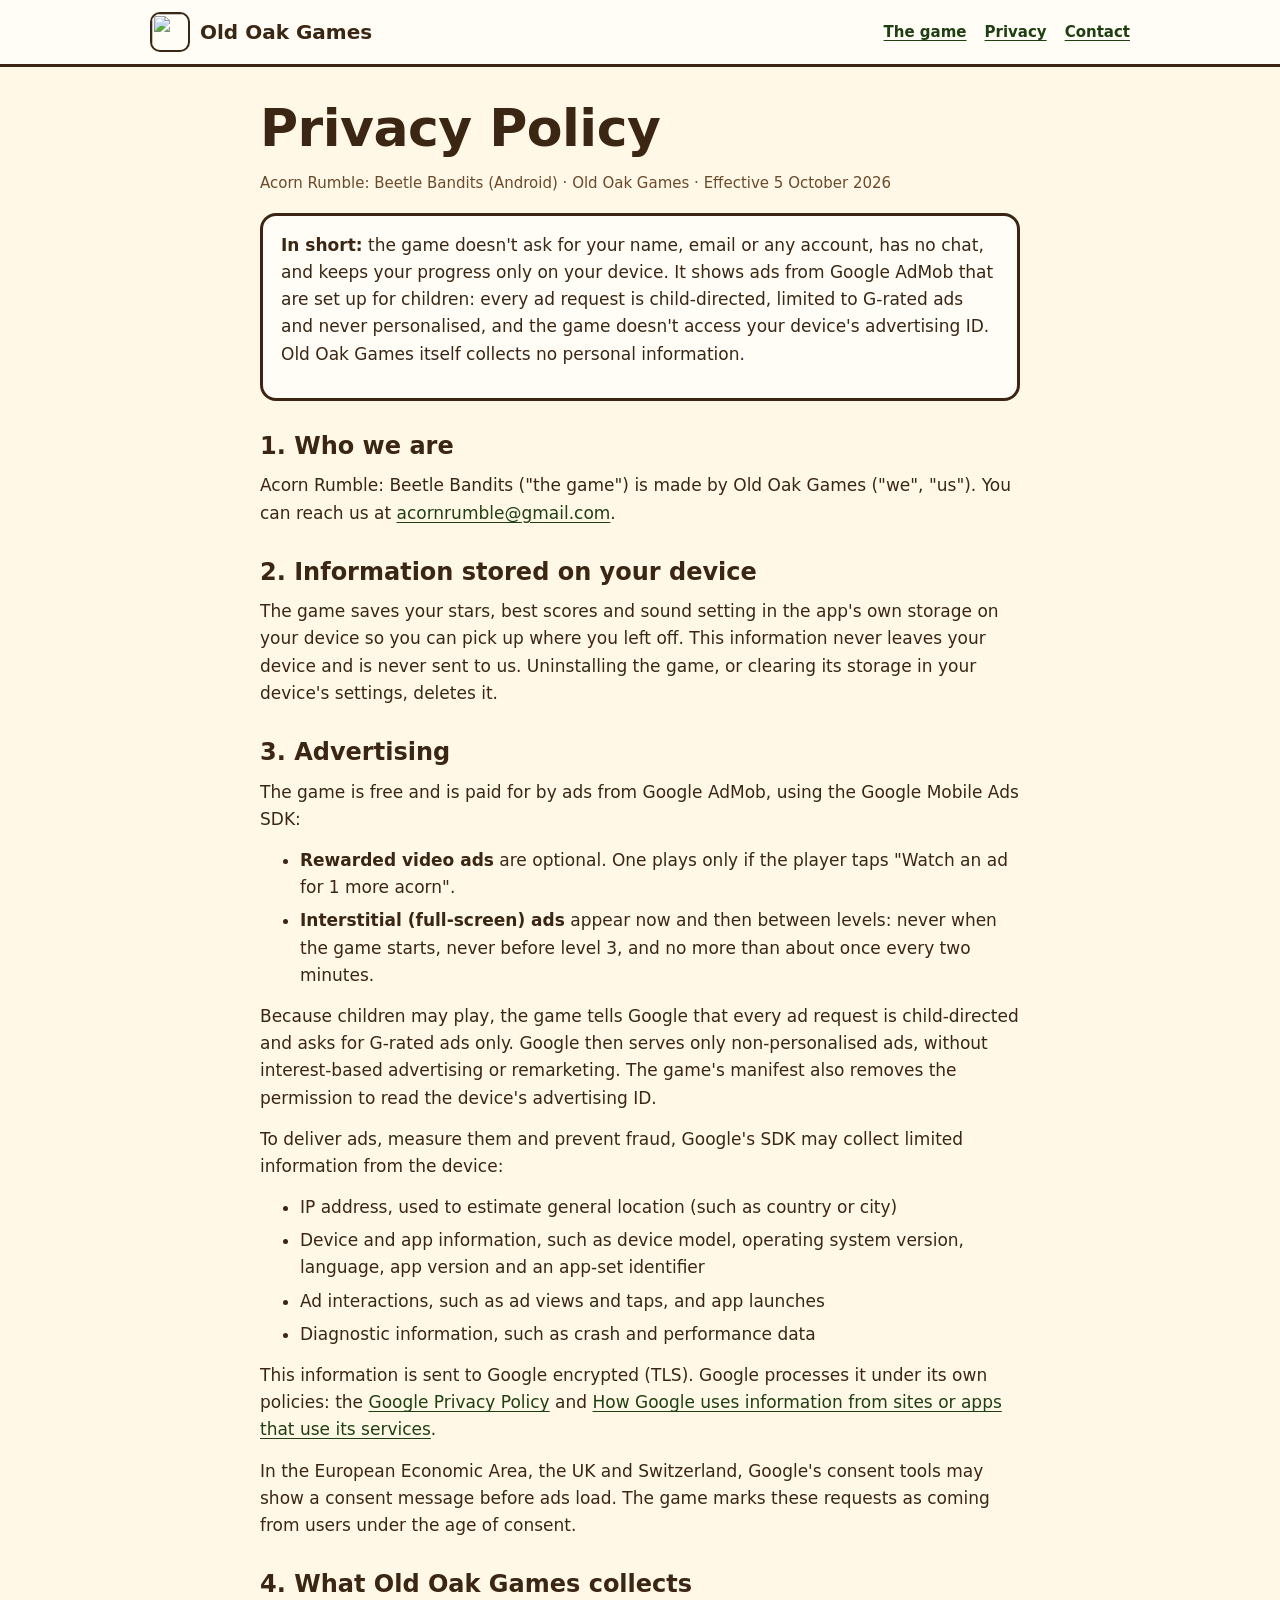
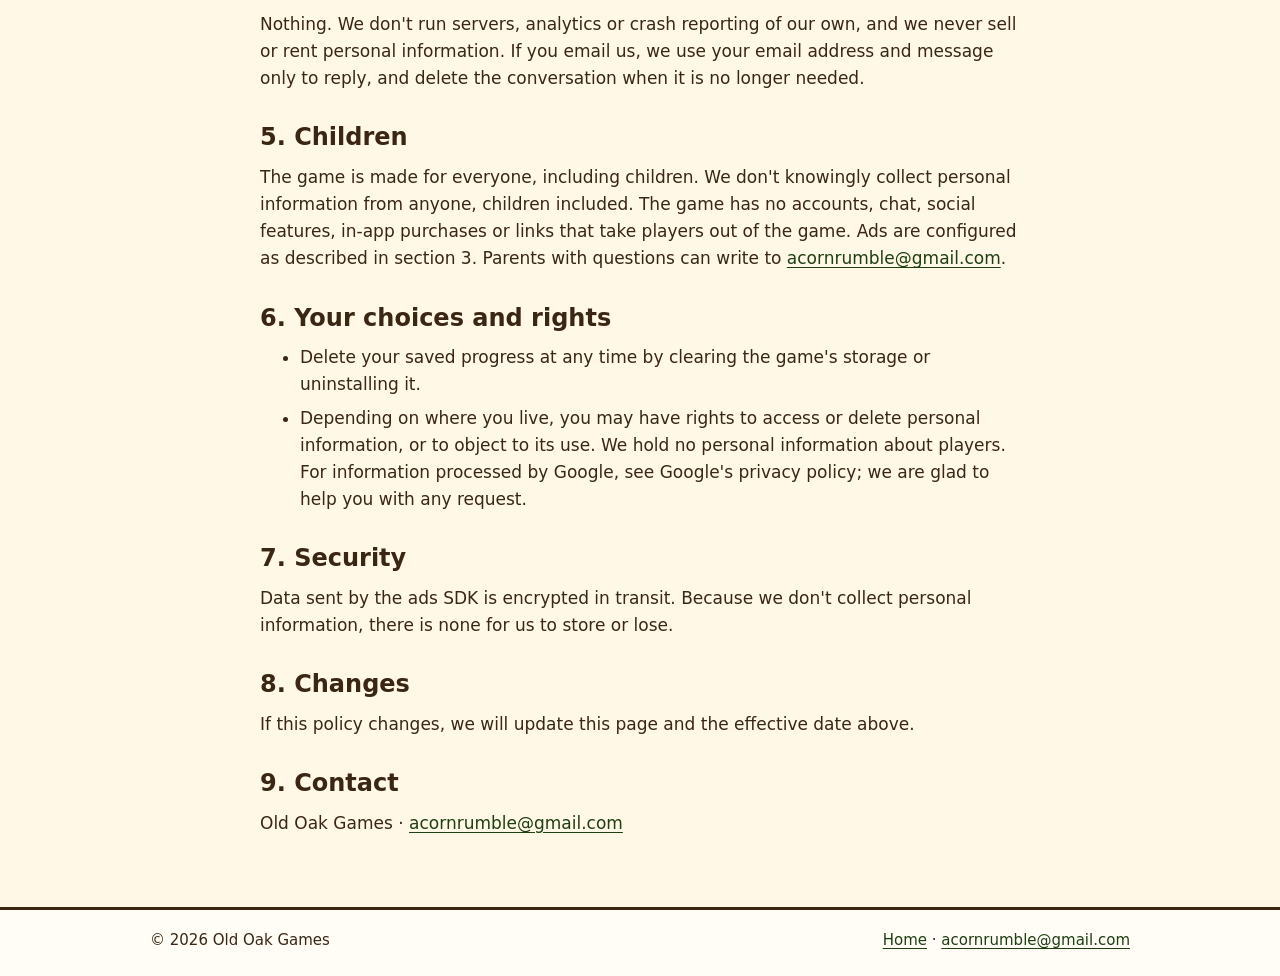
==== privacy-policy.html @ 6101eee7 "Add files via upload" ====
<!doctype html>
<html lang="en">
<head>
<meta charset="utf-8">
<meta name="viewport" content="width=device-width, initial-scale=1">
<title>Privacy Policy · Acorn Rumble: Beetle Bandits</title>
<meta name="description" content="Privacy policy for the Android game Acorn Rumble: Beetle Bandits by Old Oak Games.">
<link rel="icon" type="image/png" href="img/favicon-32.png">
<link rel="stylesheet" href="style.css">
</head>
<body>
<header class="top">
  <div class="wrap">
    <a class="brand" href="./"><img src="img/icon-192.png" alt="" width="40" height="40"><span>Old Oak Games</span></a>
    <nav class="nav" aria-label="Site">
      <a href="./#game">The game</a>
      <a href="privacy-policy.html" aria-current="page">Privacy</a>
      <a href="mailto:acornrumble@gmail.com">Contact</a>
    </nav>
  </div>
</header>

<main class="wrap policy">
  <h1>Privacy Policy</h1>
  <p class="meta">Acorn Rumble: Beetle Bandits (Android) · Old Oak Games · Effective 5 October 2026</p>

  <div class="card">
    <p><strong>In short:</strong> the game doesn't ask for your name, email or any account, has no chat, and keeps your progress only on your device. It shows ads from Google AdMob that are set up for children: every ad request is child-directed, limited to G-rated ads and never personalised, and the game doesn't access your device's advertising ID. Old Oak Games itself collects no personal information.</p>
  </div>

  <h2>1. Who we are</h2>
  <p>Acorn Rumble: Beetle Bandits ("the game") is made by Old Oak Games ("we", "us"). You can reach us at <a href="mailto:acornrumble@gmail.com">acornrumble@gmail.com</a>.</p>

  <h2>2. Information stored on your device</h2>
  <p>The game saves your stars, best scores and sound setting in the app's own storage on your device so you can pick up where you left off. This information never leaves your device and is never sent to us. Uninstalling the game, or clearing its storage in your device's settings, deletes it.</p>

  <h2>3. Advertising</h2>
  <p>The game is free and is paid for by ads from Google AdMob, using the Google Mobile Ads SDK:</p>
  <ul>
    <li><strong>Rewarded video ads</strong> are optional. One plays only if the player taps "Watch an ad for 1 more acorn".</li>
    <li><strong>Interstitial (full-screen) ads</strong> appear now and then between levels: never when the game starts, never before level 3, and no more than about once every two minutes.</li>
  </ul>
  <p>Because children may play, the game tells Google that every ad request is child-directed and asks for G-rated ads only. Google then serves only non-personalised ads, without interest-based advertising or remarketing. The game's manifest also removes the permission to read the device's advertising ID.</p>
  <p>To deliver ads, measure them and prevent fraud, Google's SDK may collect limited information from the device:</p>
  <ul>
    <li>IP address, used to estimate general location (such as country or city)</li>
    <li>Device and app information, such as device model, operating system version, language, app version and an app-set identifier</li>
    <li>Ad interactions, such as ad views and taps, and app launches</li>
    <li>Diagnostic information, such as crash and performance data</li>
  </ul>
  <p>This information is sent to Google encrypted (TLS). Google processes it under its own policies: the <a href="https://policies.google.com/privacy">Google Privacy Policy</a> and <a href="https://policies.google.com/technologies/partner-sites">How Google uses information from sites or apps that use its services</a>.</p>
  <p>In the European Economic Area, the UK and Switzerland, Google's consent tools may show a consent message before ads load. The game marks these requests as coming from users under the age of consent.</p>

  <h2>4. What Old Oak Games collects</h2>
  <p>Nothing. We don't run servers, analytics or crash reporting of our own, and we never sell or rent personal information. If you email us, we use your email address and message only to reply, and delete the conversation when it is no longer needed.</p>

  <h2>5. Children</h2>
  <p>The game is made for everyone, including children. We don't knowingly collect personal information from anyone, children included. The game has no accounts, chat, social features, in-app purchases or links that take players out of the game. Ads are configured as described in section 3. Parents with questions can write to <a href="mailto:acornrumble@gmail.com">acornrumble@gmail.com</a>.</p>

  <h2>6. Your choices and rights</h2>
  <ul>
    <li>Delete your saved progress at any time by clearing the game's storage or uninstalling it.</li>
    <li>Depending on where you live, you may have rights to access or delete personal information, or to object to its use. We hold no personal information about players. For information processed by Google, see Google's privacy policy; we are glad to help you with any request.</li>
  </ul>

  <h2>7. Security</h2>
  <p>Data sent by the ads SDK is encrypted in transit. Because we don't collect personal information, there is none for us to store or lose.</p>

  <h2>8. Changes</h2>
  <p>If this policy changes, we will update this page and the effective date above.</p>

  <h2>9. Contact</h2>
  <p>Old Oak Games · <a href="mailto:acornrumble@gmail.com">acornrumble@gmail.com</a></p>
</main>

<footer class="foot">
  <div class="wrap">
    <span>© 2026 Old Oak Games</span>
    <span><a href="./">Home</a> · <a href="mailto:acornrumble@gmail.com">acornrumble@gmail.com</a></span>
  </div>
</footer>
</body>
</html>
---- style.css ----
/* Old Oak Games: shared site styles */
@font-face { font-family: 'Poppins'; src: url('fonts/Poppins-Regular.ttf') format('truetype'); font-weight: 400; font-display: swap; }
@font-face { font-family: 'Poppins'; src: url('fonts/Poppins-Bold.ttf') format('truetype'); font-weight: 700; font-display: swap; }

:root {
  --paper: #FFF8E7; --paper-2: #FFFDF6; --ink: #3B2614; --ink-2: #6B4A2B;
  --leaf: #3A7D24; --leaf-dark: #1F3F12; --gold: #F4B63A; --line: #E6D6B4;
}
* { box-sizing: border-box; }
html { -webkit-text-size-adjust: 100%; }
body { margin: 0; background: var(--paper); color: var(--ink); font: 400 17px/1.6 'Poppins', 'Trebuchet MS', system-ui, sans-serif; }
img { max-width: 100%; height: auto; display: block; }
a { color: var(--leaf-dark); text-underline-offset: 3px; }
a:focus-visible, .btn:focus-visible { outline: 3px solid var(--gold); outline-offset: 3px; border-radius: 6px; }
.wrap { width: min(980px, 100% - 32px); margin-inline: auto; }

.top { border-bottom: 3px solid var(--ink); background: var(--paper-2); }
.top .wrap { display: flex; align-items: center; justify-content: space-between; gap: 12px; padding: 12px 0; }
.brand { display: flex; align-items: center; gap: 10px; color: var(--ink); text-decoration: none; font-weight: 700; font-size: 20px; }
.brand img { width: 40px; height: 40px; border-radius: 10px; border: 2px solid var(--ink); }
.nav { display: flex; gap: 18px; font-weight: 700; font-size: 15px; }

h1, h2, h3 { line-height: 1.15; margin: 0 0 12px; font-weight: 700; }
h1 { font-size: clamp(32px, 6vw, 52px); letter-spacing: -.01em; }
h2 { font-size: clamp(24px, 4vw, 32px); margin-top: 40px; }
h3 { font-size: 20px; margin-top: 28px; }
p, ul { margin: 0 0 14px; }

.hero { padding: 32px 0 8px; }
.hero-art { border: 4px solid var(--ink); border-radius: 22px; overflow: hidden; box-shadow: 0 8px 0 var(--ink); background: #BCE0D5; }
.hero-text { padding: 28px 0 0; max-width: 640px; }
.lede { font-size: 19px; color: #5A3D22; }
.btn { display: inline-flex; align-items: center; gap: 8px; padding: 12px 20px; background: var(--leaf); color: #fff; border: 3px solid var(--leaf-dark); border-radius: 14px; box-shadow: 0 5px 0 var(--leaf-dark); font-weight: 700; text-decoration: none; }
.btn:active { transform: translateY(3px); box-shadow: 0 2px 0 var(--leaf-dark); }
.note { font-size: 14px; color: var(--ink-2); }

.features { display: grid; grid-template-columns: repeat(auto-fit, minmax(270px, 1fr)); gap: 14px; padding: 0; list-style: none; }
.features li { background: var(--paper-2); border: 3px solid var(--ink); border-radius: 16px; padding: 14px 16px; }
.features b { display: block; font-size: 17px; }
.shots { display: grid; grid-template-columns: repeat(auto-fit, minmax(260px, 1fr)); gap: 14px; }
.shots img { border: 3px solid var(--ink); border-radius: 14px; }

.policy { max-width: 760px; padding: 32px 0 8px; }
.policy h2 { font-size: 24px; margin-top: 32px; }
.policy li { margin-bottom: 6px; }
.meta { color: var(--ink-2); font-size: 15px; }
.card { background: var(--paper-2); border: 3px solid var(--ink); border-radius: 16px; padding: 16px 18px; margin: 18px 0; }

.foot { margin-top: 48px; border-top: 3px solid var(--ink); background: var(--paper-2); font-size: 15px; }
.foot .wrap { display: flex; flex-wrap: wrap; gap: 8px 24px; justify-content: space-between; padding: 18px 0 24px; }

@media (max-width: 560px) {
  body { font-size: 16px; }
  .nav { gap: 12px; font-size: 14px; }
  .brand span { display: none; }
}
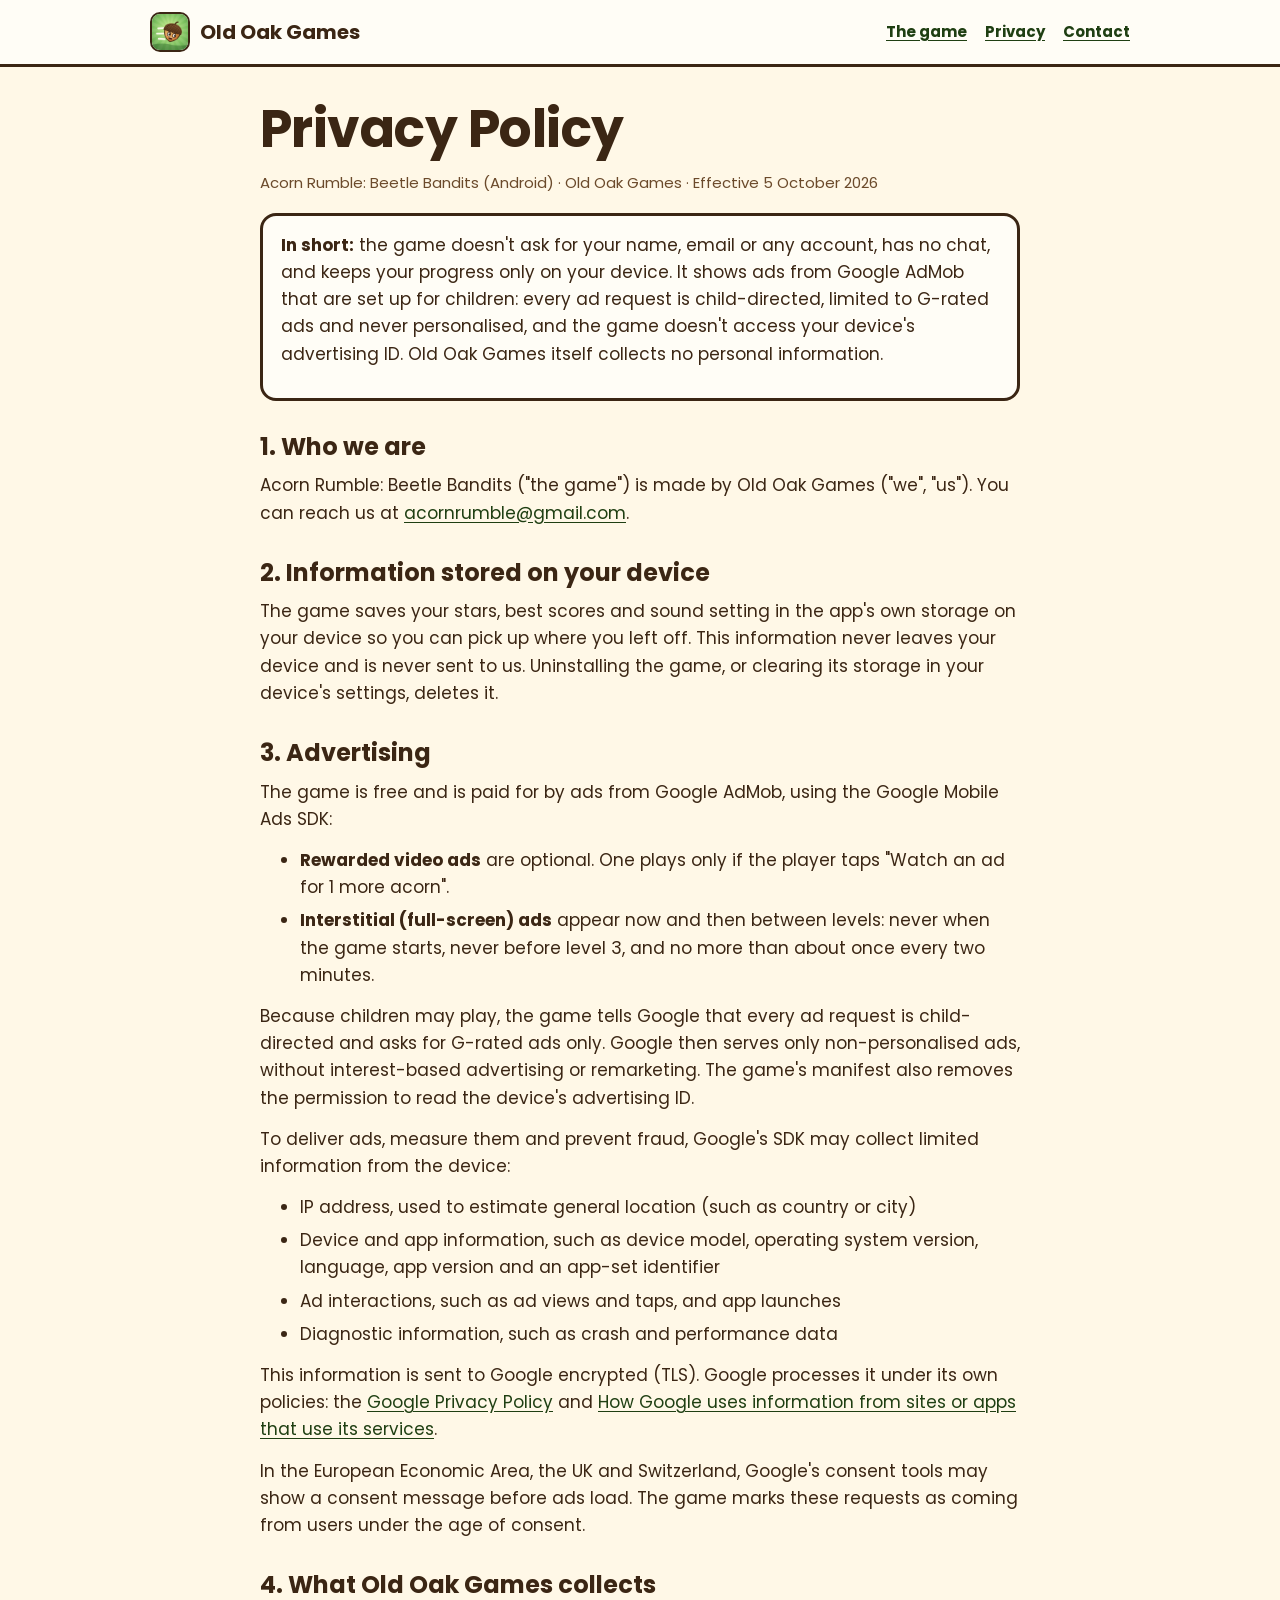
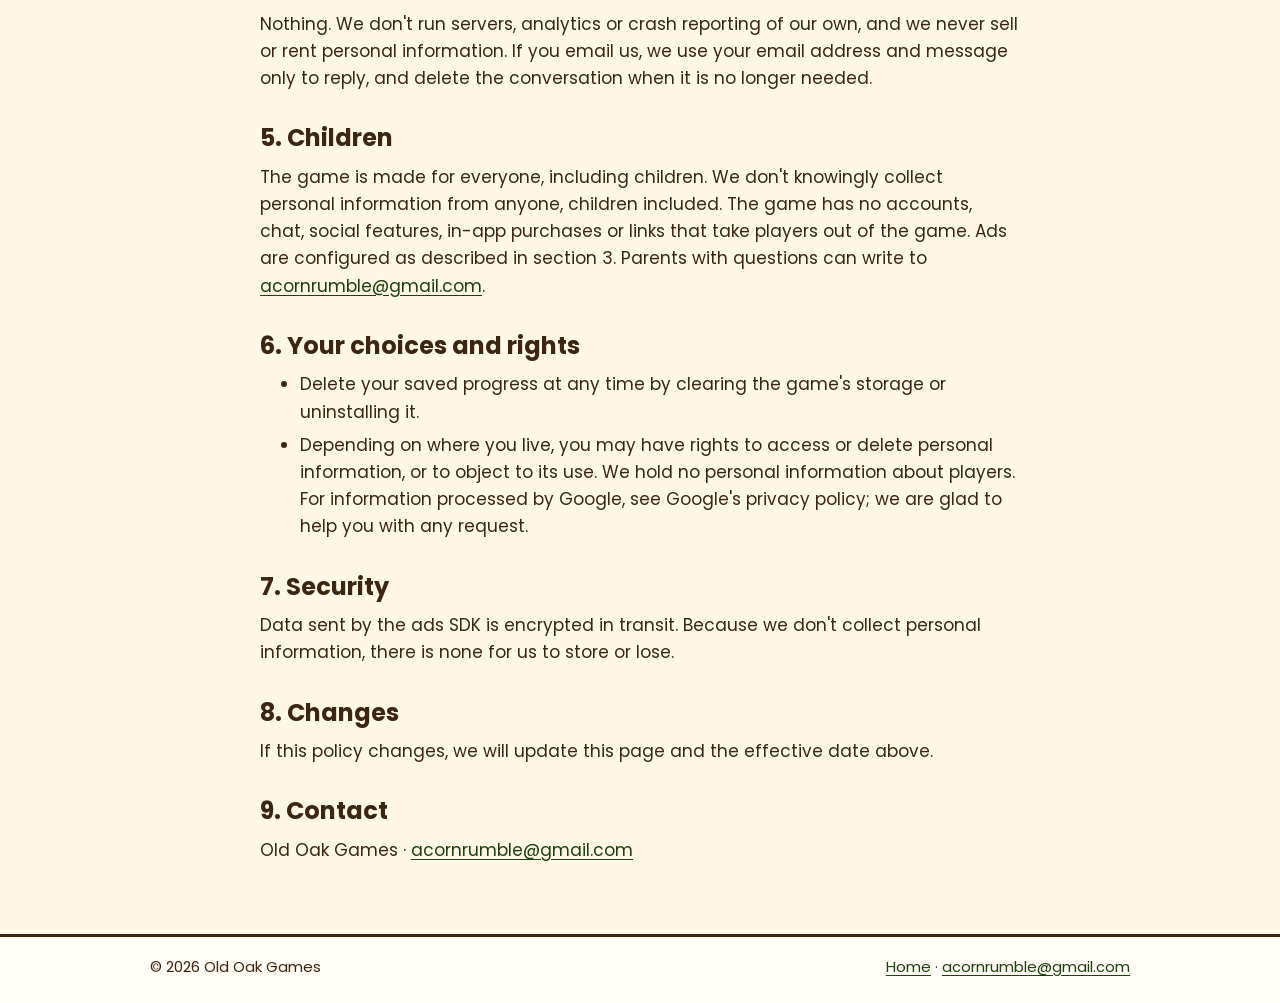
==== commit bd9efa77: "Add files via upload" ====
--- a/privacy-policy.html
+++ b/privacy-policy.html
@@ -5,13 +5,13 @@
 <meta name="viewport" content="width=device-width, initial-scale=1">
 <title>Privacy Policy · Acorn Rumble: Beetle Bandits</title>
 <meta name="description" content="Privacy policy for the Android game Acorn Rumble: Beetle Bandits by Old Oak Games.">
-<link rel="icon" type="image/png" href="img/favicon-32.png">
+<link rel="icon" type="image/png" href="favicon-32.png">
 <link rel="stylesheet" href="style.css">
 </head>
 <body>
 <header class="top">
   <div class="wrap">
-    <a class="brand" href="./"><img src="img/icon-192.png" alt="" width="40" height="40"><span>Old Oak Games</span></a>
+    <a class="brand" href="./"><img src="icon-192.png" alt="" width="40" height="40"><span>Old Oak Games</span></a>
     <nav class="nav" aria-label="Site">
       <a href="./#game">The game</a>
       <a href="privacy-policy.html" aria-current="page">Privacy</a>
--- a/style.css
+++ b/style.css
@@ -1,6 +1,6 @@
 /* Old Oak Games: shared site styles */
-@font-face { font-family: 'Poppins'; src: url('fonts/Poppins-Regular.ttf') format('truetype'); font-weight: 400; font-display: swap; }
-@font-face { font-family: 'Poppins'; src: url('fonts/Poppins-Bold.ttf') format('truetype'); font-weight: 700; font-display: swap; }
+@font-face { font-family: 'Poppins'; src: url('Poppins-Regular.ttf') format('truetype'); font-weight: 400; font-display: swap; }
+@font-face { font-family: 'Poppins'; src: url('Poppins-Bold.ttf') format('truetype'); font-weight: 700; font-display: swap; }
 
 :root {
   --paper: #FFF8E7; --paper-2: #FFFDF6; --ink: #3B2614; --ink-2: #6B4A2B;
